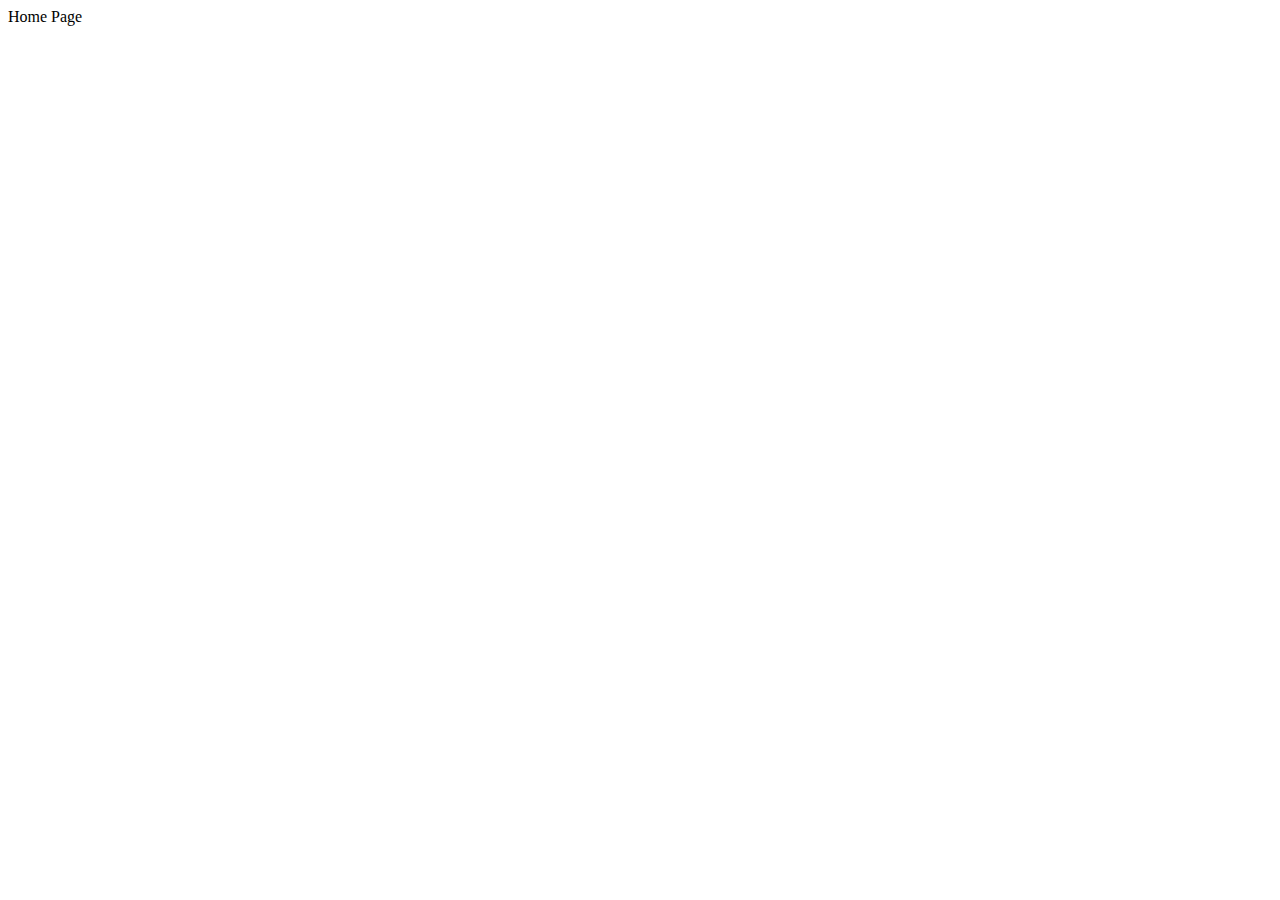
==== index.html @ 63b5cc51 "first commit" ====
<!DOCTYPE html>
<html lang="en">
<head>
    <meta charset="UTF-8">
    <meta name="viewport" content="width=device-width, initial-scale=1.0">

    <title>Step Smart</title>
</head>
<body>
    Home Page
</body>
</html>
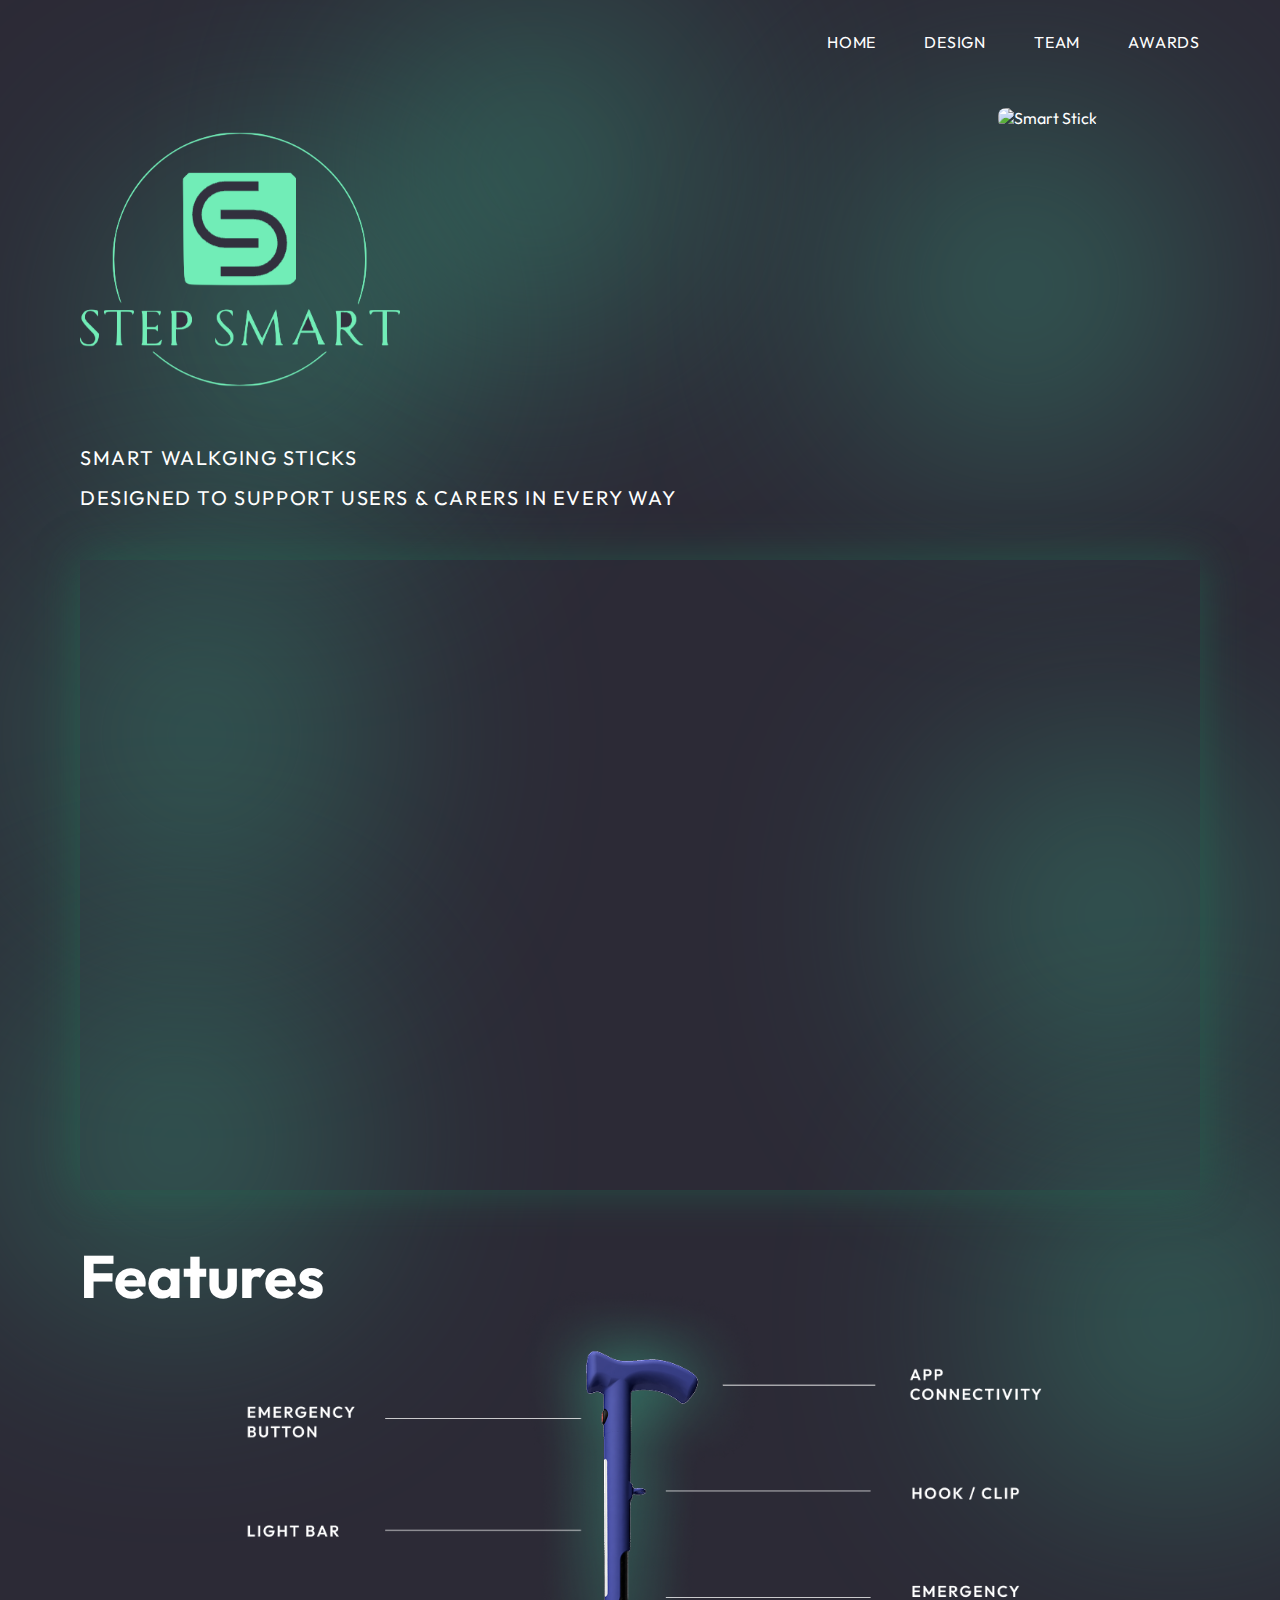
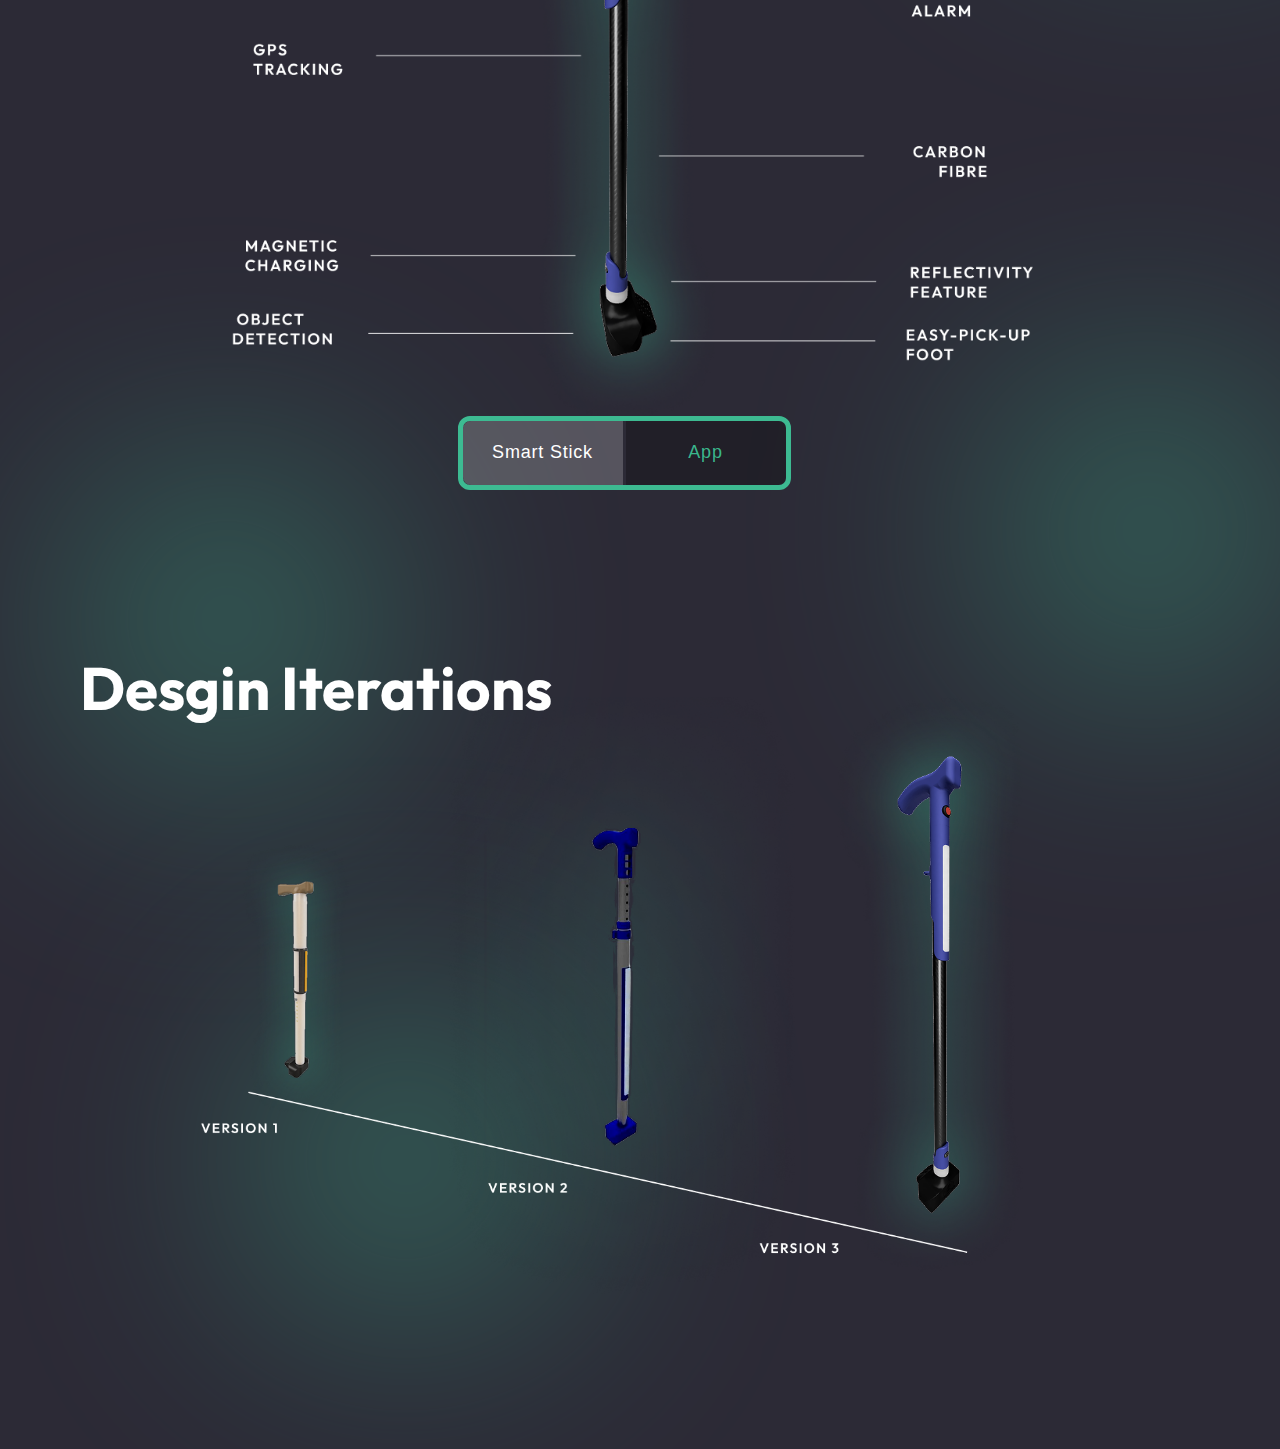
==== commit a5b6cabc: "Moved index.html to root dir" ====
--- a/index.html
+++ b/index.html
@@ -3,10 +3,56 @@
 <head>
     <meta charset="UTF-8">
     <meta name="viewport" content="width=device-width, initial-scale=1.0">
-
+    <link rel="stylesheet" href="../css/index.css">
+    <link rel="stylesheet" href="../css/components.css">
+    <script src="../js/loadComponents.js" defer></script>
+    <link rel="icon" href="../assets/images/Logo.PNG" type="image/png">
+    <script src="../js/index.js" defer></script>
     <title>Step Smart</title>
 </head>
 <body>
-    Home Page
+    <div data-include="../components/header.html" class="container section"></div>
+    <section id="sectionHeader">
+        <dvi id="left">
+            <img id="logo" src="../assets/images/Logo.PNG" alt="Step Smart Logo">
+            <h4>SMART WALKGING STICKS <br>DESIGNED TO SUPPORT USERS & CARERS IN EVERY WAY</h4>
+        </dvi>
+        <div id="right">
+            <img id="render1" src="../assets/images/Render 3.PNG" alt="Smart Stick">
+        </div>
+    </section>
+
+    <section id="sectionVideo">
+        <iframe src="https://www.youtube.com/embed/iHIE9UCjryk?si=wweX1fTLlG3aYyWc&amp;controls=1&amp;autoplay=1&amp;loop=1&amp;playlist=iHIE9UCjryk" frameborder="0" allow="accelerometer; autoplay; clipboard-write; encrypted-media; gyroscope; picture-in-picture" allowfullscreen></iframe>
+    </section>
+
+    <section id="sectionFeatures">
+        <h1 id="FeaturesTitle" class="sectionTitle">Features</h1>
+        <img id="render2" src="../assets/images/Features.png" alt="Smart Stick features">
+        <img id="appRender" class="hidden" src="../assets/images/AppV3.png" alt="Smart Stick App features">
+    </section>
+    <div id="viewToggle">
+        <button id="stickView" class="toggle selectedToggle">Smart Stick</button>
+        <button id="appView" class="toggle defaultToggle">App</button>
+    </div>
+
+    <section id="sectionVersions">
+        <h1 id="IterationTitle" class="sectionTitle">Desgin Iterations</h1>
+        <img id="render3" src="../assets/images/Versions.png" alt="Smart Stick versions">
+    </section>
+
+
+
+    <!-- Background blury blobs -->
+    <div class="blurry-shape" id="b1"></div>
+    <div class="blurry-shape" id="b2"></div>
+    <div class="blurry-shape" id="b3"></div>
+    <div class="blurry-shape" id="b4"></div>
+    <div class="blurry-shape" id="b5"></div>
+    <div class="blurry-shape" id="b6"></div>
+    <div class="blurry-shape" id="b7"></div>
+    <div class="blurry-shape" id="b8"></div>
+    <div class="blurry-shape" id="b9"></div>
+    <div class="blurry-shape" id="b10"></div>
 </body>
 </html>--- a/css/index.css
+++ b/css/index.css
@@ -0,0 +1,178 @@
+@import url('../css/globals.css');
+
+#sectionHeader{
+    display: flex;
+    justify-content: space-between;
+    align-items: flex-start;
+    flex-direction: row;
+    gap: 2rem;
+}
+
+#left{
+    display: flex;
+    justify-content: center;
+    align-items: flex-start;
+    flex-direction: column;
+    gap: 1.5rem;
+}
+#right{
+    width: 30%;
+}
+#render1{
+    height: 28rem;
+    /*margin-right: 10vw;*/
+    margin-left: 40%;
+    border-radius: var(--border-radius);
+    position: relative;
+    top: -1.5rem;
+}
+#render1:hover{
+    height: 36rem;
+    top: -4rem;
+    margin-left: 36%;
+}
+
+#logo{
+    width: 20rem;
+    border-radius: var(--border-radius);
+}
+
+#sectionVideo{
+    margin-top: 1rem;
+    aspect-ratio: 16/9;
+    box-shadow: 0 0px 40px #23664fa1;
+}
+
+iframe{
+    width: 100%;
+    height: 100%;
+    border-radius: var(--border-radius);
+}
+
+#sectionFeatures, #sectionVersions{
+    display: flex;
+    justify-content: center;
+    align-items: center;
+    flex-direction: column;
+    position: relative;
+    overflow: hidden;
+}
+
+#render2, #render3{
+    width: 100%;
+    margin-left: 3rem;
+    margin-right: 3rem;
+    scale: 0.8;
+}
+.sectionTitle{
+    width: 100%;
+    text-align: left;
+    position: relative;
+}
+#FeaturesTitle{
+    margin-top: -6rem;
+    top: 9rem;
+}
+#IterationTitle{
+    margin-top: -10rem;
+    top: 9rem;
+}
+#render2{
+    transition: transform 0.75s ease-in-out;
+    transform: translateX(0); 
+    position: relative;
+    top: -4rem;
+}
+#render2.hidden{
+    transform: translateX(-160%);
+}
+#appRender{
+    width: 100%;
+    margin-left: 3rem;
+    margin-right: 3rem;
+    scale:0.75;
+    transition: transform 0.75s ease-in-out;
+    transform: translateX(0); 
+    position: absolute;
+    top: -1rem;
+}
+#appRender.hidden{
+    transform: translateX(160%);
+}
+#viewToggle{
+    border: 5px solid var(--accent-colour);
+    border-radius: 12px;
+    margin-right: 2rem;
+    position: relative;
+    top: -11rem;
+}
+.toggle{
+    border: 0;
+    border-radius: 8px;
+    height: 4rem;
+    width: 10rem;
+    font-size: 18px;
+    letter-spacing: 0.05rem;
+    transition: 0.25s;
+}
+#stickView{
+    border-top-right-radius: 0;
+    border-bottom-right-radius: 0;
+}
+#appView{
+    border-top-left-radius: 0;
+    border-bottom-left-radius: 0;
+}
+.selectedToggle{
+    background-color: rgba(255, 255, 255, 0.2);
+    color: white;
+}
+.defaultToggle{
+    color: var(--accent-colour);
+    background-color: rgba(0, 0, 0, 0.25);
+}
+.defaultToggle:hover{
+    background-color: rgba(0, 0, 0, 0.1);
+    cursor: pointer;
+}
+#render3{
+    margin-bottom: 5rem;
+}
+
+
+
+
+
+
+@media screen and (max-width: 400px){
+    #right{
+        display: none;
+    }
+    h1{
+        font-size: 25px !important;
+    }
+    #render2, #render3{
+        width: 100%;
+        margin-left: 0;
+        margin-right: 0;
+    }
+    #FeaturesTitle, #IterationTitle{
+        margin-top: 4rem;
+        top: -1rem;
+    }
+    #render2{
+        top: -2rem;
+    }
+    #appRender{
+        
+    }
+    #viewToggle{
+        margin-right: 0;
+        top: 0;
+    }
+    .toggle{
+        height: 3rem;
+        width: 7rem;
+        font-size: 16px;
+    }
+}--- a/css/components.css
+++ b/css/components.css
@@ -0,0 +1,25 @@
+@import url('../css/globals.css');
+
+.container{
+    width: 100%;
+}
+
+#navLinks{
+    display: flex;
+    justify-content:flex-end;
+    align-items: center;
+    gap: 3rem;
+    width: 100%;
+    padding-top: 2rem;
+    padding-bottom: 5rem;
+}
+
+
+
+
+@media (max-width: 450px) {
+    #navLinks{
+        justify-content: space-between;
+        gap: 0;
+    }
+}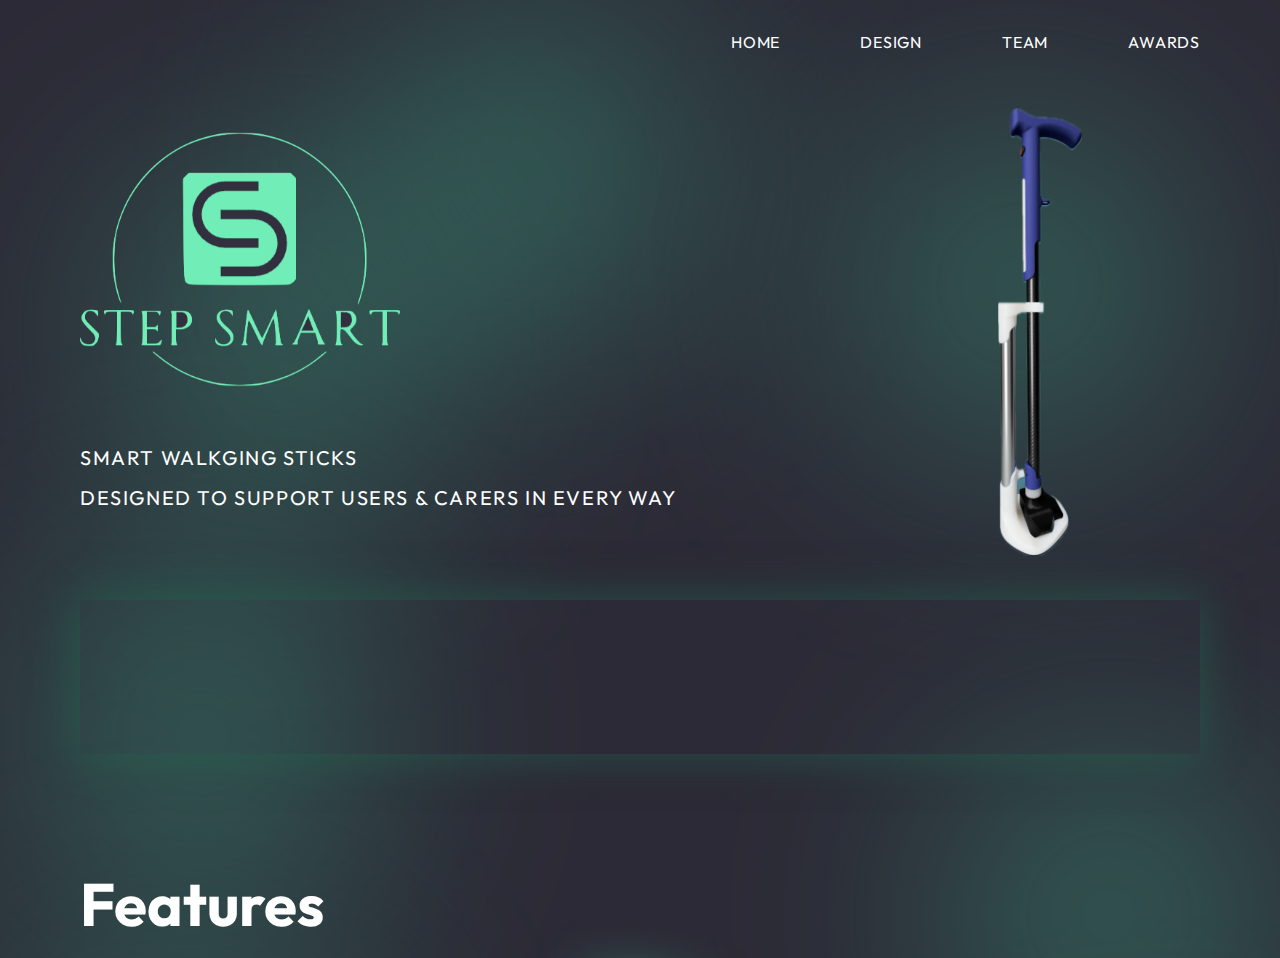
==== commit 49632595: "Added missing pic" ====
--- a/index.html
+++ b/index.html
@@ -3,56 +3,11 @@
 <head>
     <meta charset="UTF-8">
     <meta name="viewport" content="width=device-width, initial-scale=1.0">
-    <link rel="stylesheet" href="../css/index.css">
-    <link rel="stylesheet" href="../css/components.css">
-    <script src="../js/loadComponents.js" defer></script>
-    <link rel="icon" href="../assets/images/Logo.PNG" type="image/png">
-    <script src="../js/index.js" defer></script>
+    <link rel="icon" href="./assets/images/Logo.PNG" type="image/png">
     <title>Step Smart</title>
+    <meta http-equiv="refresh" content="0; url=./pages/homePage.html">
 </head>
-<body>
-    <div data-include="../components/header.html" class="container section"></div>
-    <section id="sectionHeader">
-        <dvi id="left">
-            <img id="logo" src="../assets/images/Logo.PNG" alt="Step Smart Logo">
-            <h4>SMART WALKGING STICKS <br>DESIGNED TO SUPPORT USERS & CARERS IN EVERY WAY</h4>
-        </dvi>
-        <div id="right">
-            <img id="render1" src="../assets/images/Render 3.PNG" alt="Smart Stick">
-        </div>
-    </section>
-
-    <section id="sectionVideo">
-        <iframe src="https://www.youtube.com/embed/iHIE9UCjryk?si=wweX1fTLlG3aYyWc&amp;controls=1&amp;autoplay=1&amp;loop=1&amp;playlist=iHIE9UCjryk" frameborder="0" allow="accelerometer; autoplay; clipboard-write; encrypted-media; gyroscope; picture-in-picture" allowfullscreen></iframe>
-    </section>
-
-    <section id="sectionFeatures">
-        <h1 id="FeaturesTitle" class="sectionTitle">Features</h1>
-        <img id="render2" src="../assets/images/Features.png" alt="Smart Stick features">
-        <img id="appRender" class="hidden" src="../assets/images/AppV3.png" alt="Smart Stick App features">
-    </section>
-    <div id="viewToggle">
-        <button id="stickView" class="toggle selectedToggle">Smart Stick</button>
-        <button id="appView" class="toggle defaultToggle">App</button>
-    </div>
-
-    <section id="sectionVersions">
-        <h1 id="IterationTitle" class="sectionTitle">Desgin Iterations</h1>
-        <img id="render3" src="../assets/images/Versions.png" alt="Smart Stick versions">
-    </section>
-
-
-
-    <!-- Background blury blobs -->
-    <div class="blurry-shape" id="b1"></div>
-    <div class="blurry-shape" id="b2"></div>
-    <div class="blurry-shape" id="b3"></div>
-    <div class="blurry-shape" id="b4"></div>
-    <div class="blurry-shape" id="b5"></div>
-    <div class="blurry-shape" id="b6"></div>
-    <div class="blurry-shape" id="b7"></div>
-    <div class="blurry-shape" id="b8"></div>
-    <div class="blurry-shape" id="b9"></div>
-    <div class="blurry-shape" id="b10"></div>
+<body style="background-color: #3e4058;">
+    <p>If you are not redirected, <a href="./pages/homePage.html">click here</a>.</p>
 </body>
 </html>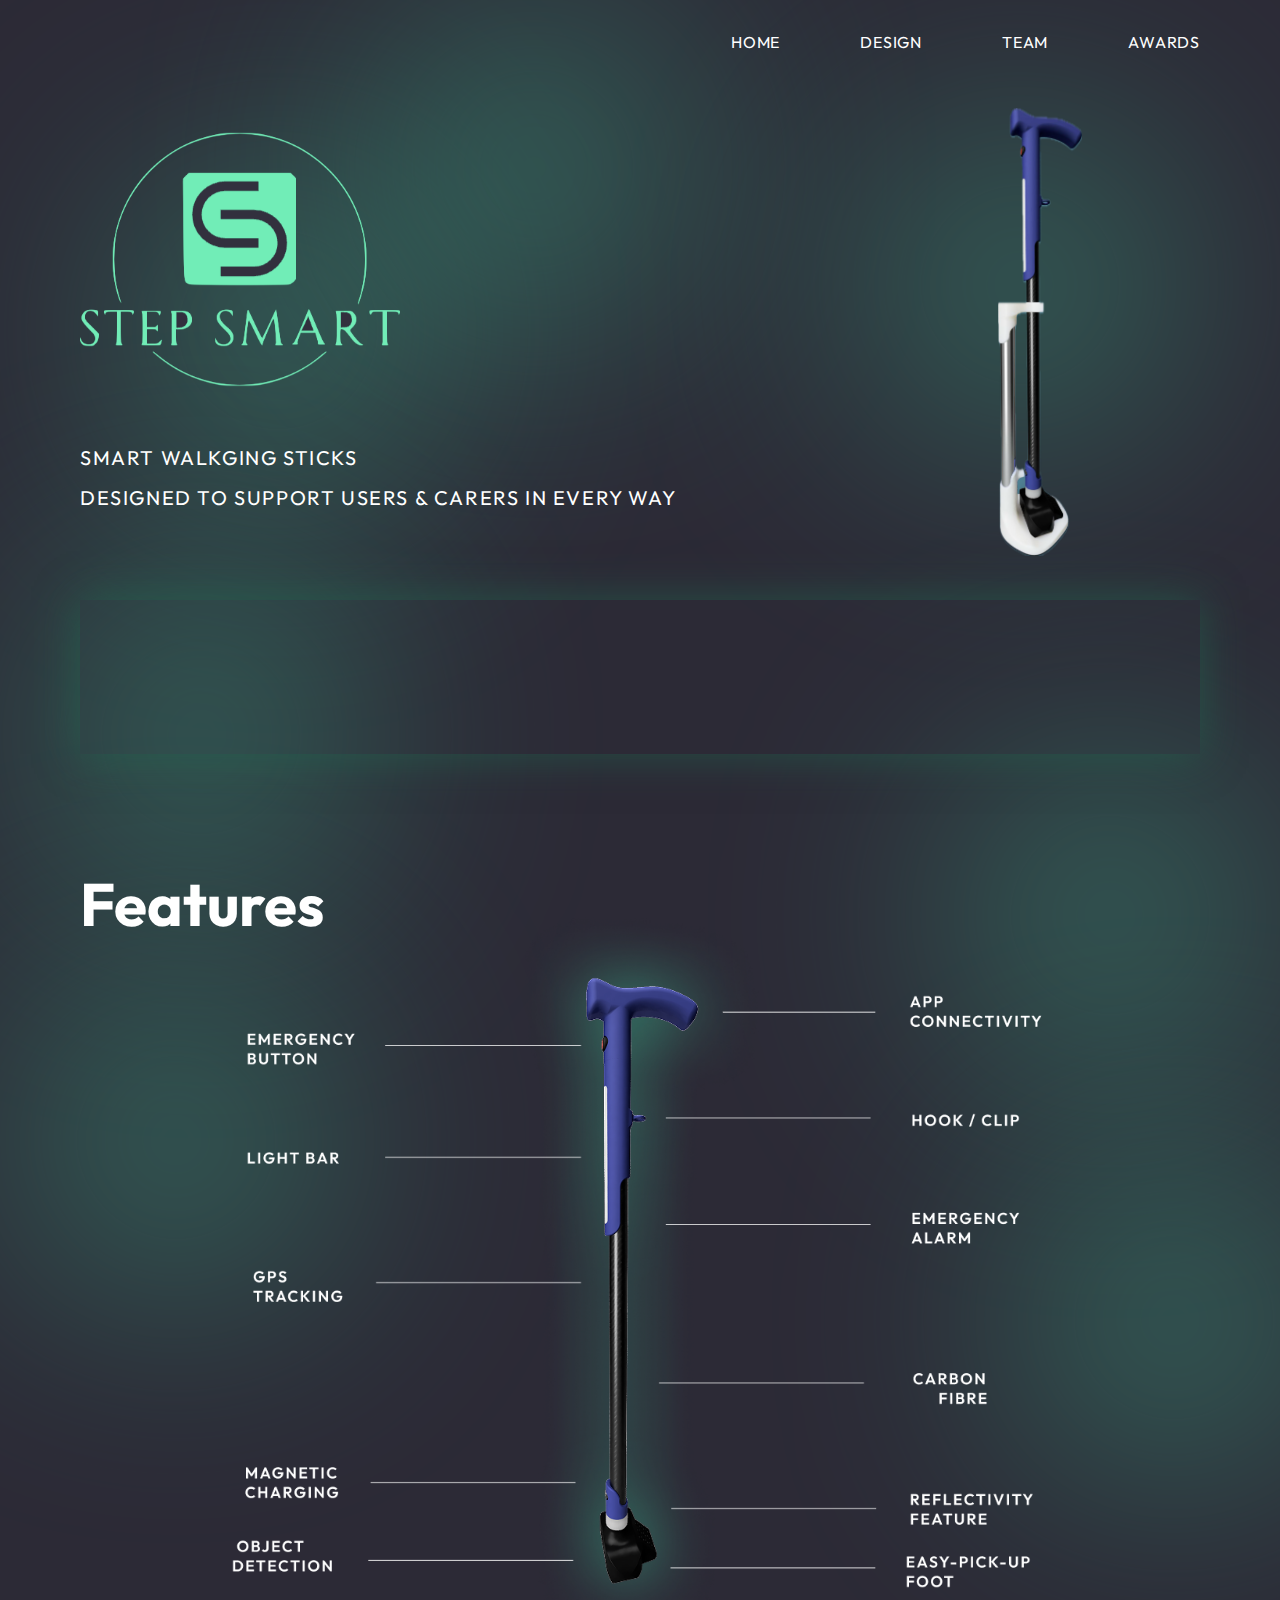
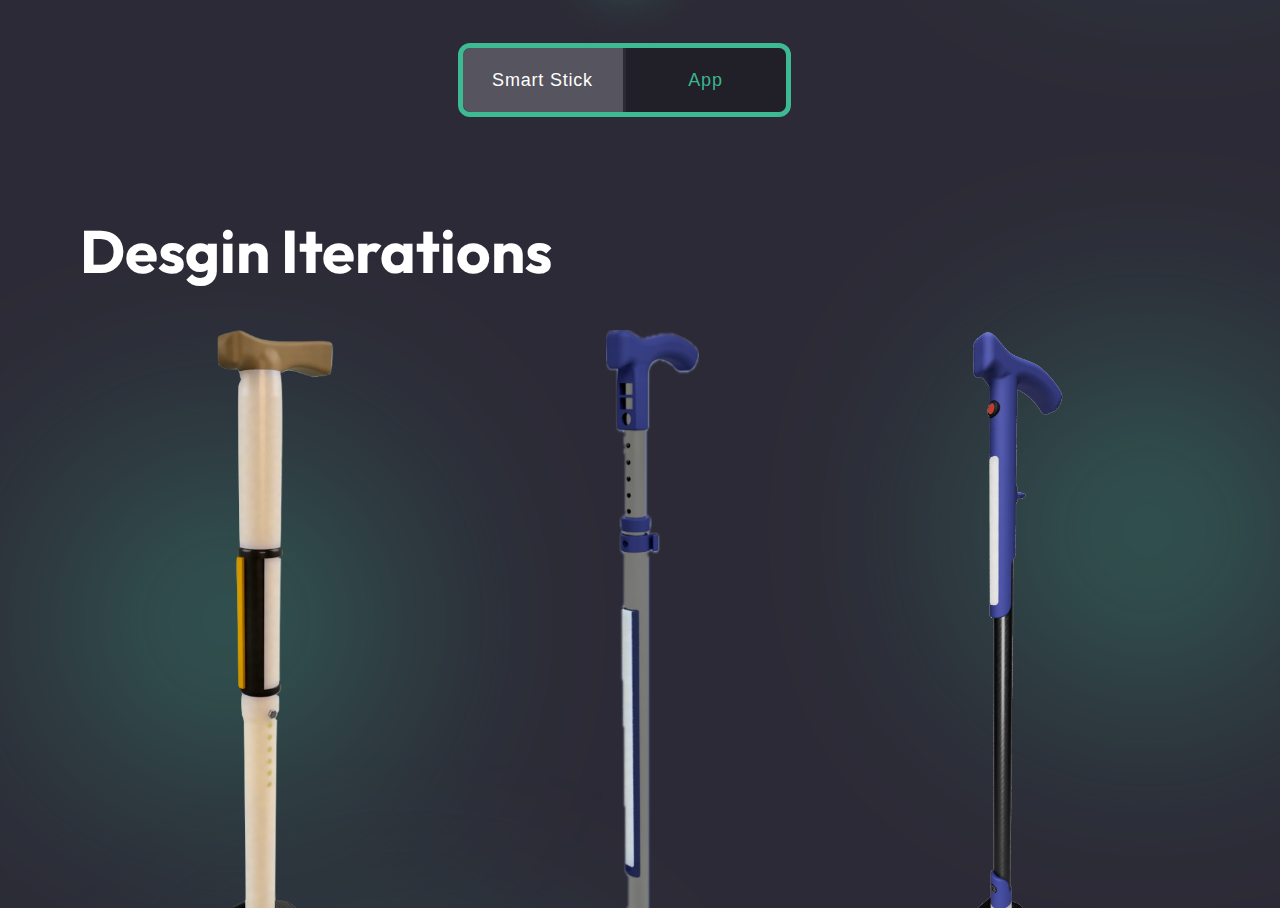
==== commit 94d16275: "Started Version 3 design" ====
--- a/index.html
+++ b/index.html
@@ -8,6 +8,6 @@
     <meta http-equiv="refresh" content="0; url=./pages/homePage.html">
 </head>
 <body style="background-color: #3e4058;">
-    <p>If you are not redirected, <a href="./pages/homePage.html">click here</a>.</p>
+    <p style="color: white;">If you are not redirected, <a href="./pages/homePage.html">click here</a>.</p>
 </body>
 </html>